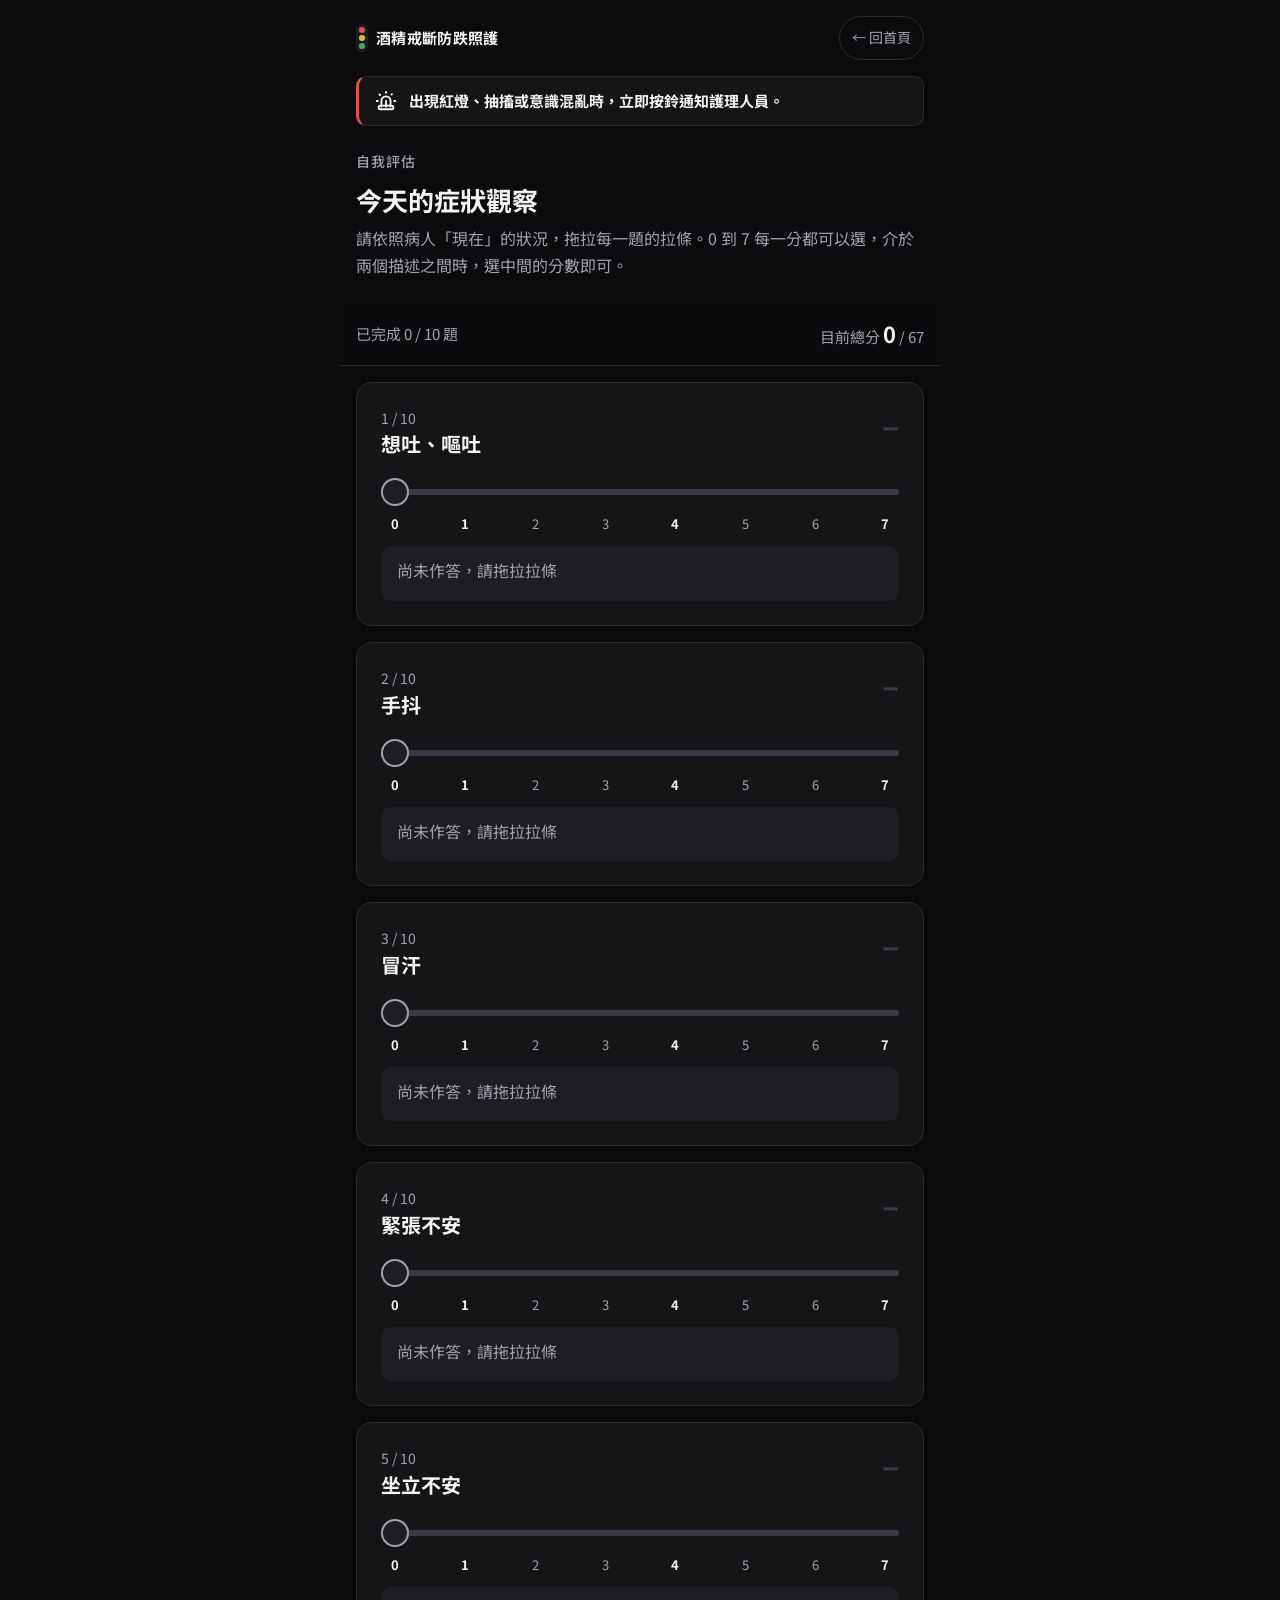
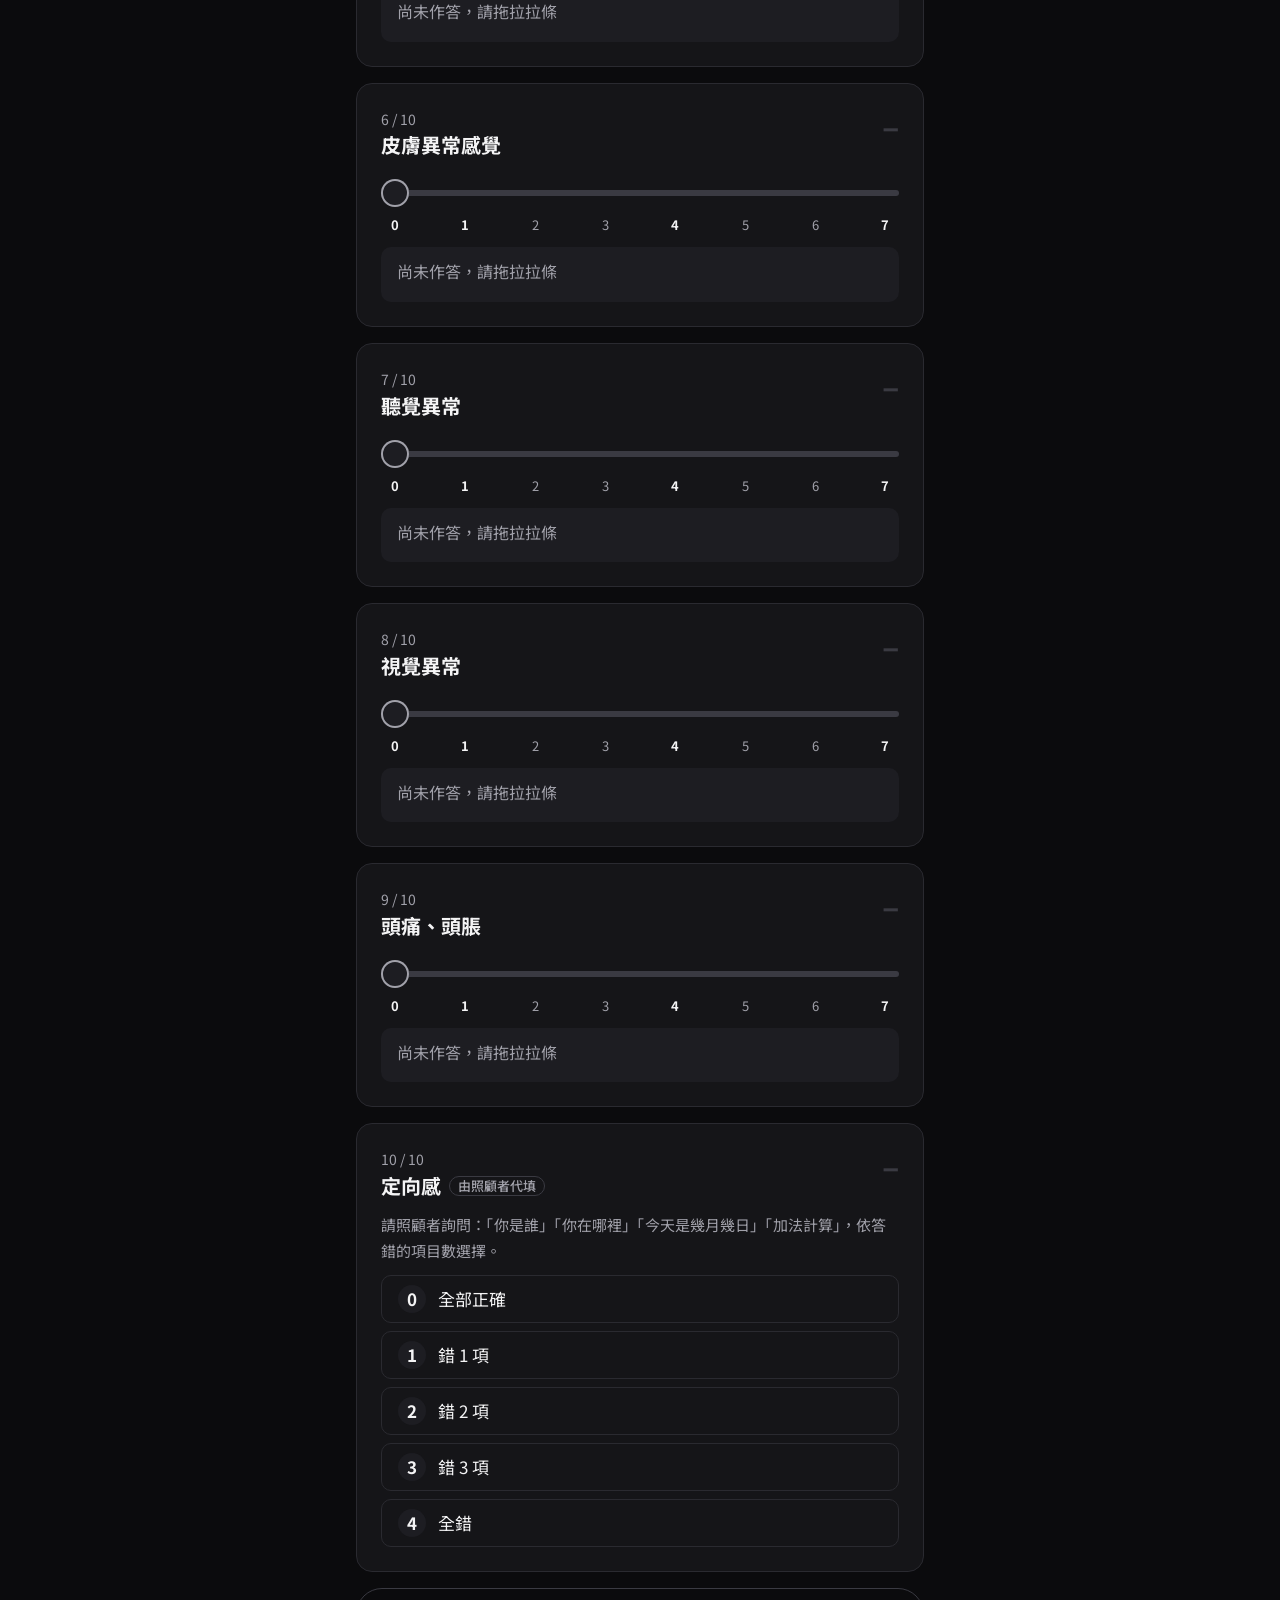
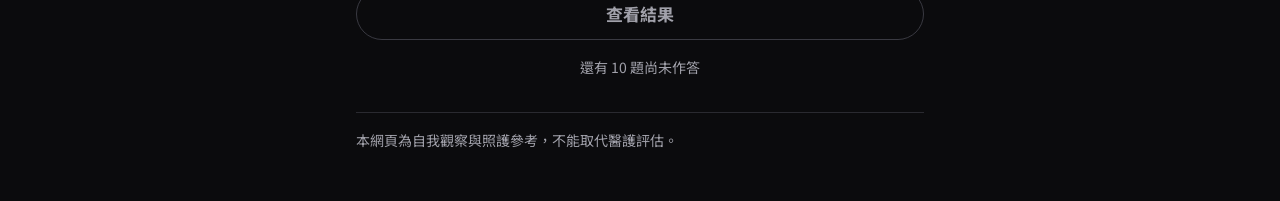
==== assessment.html @ e3b5a5f8 "first commit" ====
<!doctype html>
<html lang="zh-Hant-TW">
<head>
  <meta charset="utf-8">
  <meta name="viewport" content="width=device-width, initial-scale=1, viewport-fit=cover">
  <meta name="theme-color" content="#0b0b0d">
  <title>自我評估｜酒精戒斷防跌照護</title>
  <meta name="description" content="10 題戒斷症狀自我觀察，算出今天的安全燈號與照護重點。">
  <link rel="preconnect" href="https://fonts.googleapis.com">
  <link rel="preconnect" href="https://fonts.gstatic.com" crossorigin>
  <link rel="stylesheet" href="https://fonts.googleapis.com/css2?family=Noto+Sans+TC:wght@400;500;700&display=swap">
  <link rel="icon" href="assets/icons/favicon.svg" type="image/svg+xml">
  <link rel="stylesheet" href="css/style.css">
</head>
<body data-page="assessment">
  <div class="page">
    <header id="site-header"></header>
    <div id="site-notice"></div>
    <main id="main" class="fade-in">
      <div class="page-head">
        <p class="eyebrow">自我評估</p>
        <h1 class="page-title">今天的症狀觀察</h1>
        <p class="page-lead" id="intro"></p>
      </div>

      <div class="progress" aria-live="polite">
        <span class="progress__done" id="progress-done"></span>
        <span class="progress__score">目前總分 <strong id="progress-score">0</strong> / <span id="progress-max"></span></span>
        <span class="progress__bar" id="progress-bar"></span>
      </div>

      <div id="items" class="items"></div>

      <button type="button" class="btn" id="submit" disabled>查看結果</button>
      <p class="submit-hint" id="submit-hint"></p>

      <section class="result" id="result" hidden aria-live="polite"></section>
    </main>
    <footer id="site-footer"></footer>
  </div>
  <script src="js/content.js"></script>
  <script src="js/common.js"></script>
  <script src="js/assessment.js"></script>
</body>
</html>
---- css/style.css ----
:root {
  --bg: #0b0b0d;
  --surface: #151518;
  --surface-2: #1d1d22;
  --border: #2a2a30;
  --border-strong: #3a3a42;
  --text: #f4f4f5;
  --muted: #a1a1aa;

  --green: #3fae6a;
  --yellow: #e8b931;
  --red: #e05252;

  --radius: 16px;
  --radius-sm: 10px;
  --radius-pill: 999px;

  --s1: 4px;
  --s2: 8px;
  --s3: 12px;
  --s4: 16px;
  --s5: 24px;
  --s6: 32px;
  --s7: 48px;

  --fs-page: 26px;
  --fs-card: 20px;
  --fs-sub: 17px;
  --fs-body: 17px;
  --fs-small: 14px;
  --lh: 1.7;

  --font: "Noto Sans TC", "PingFang TC", "Microsoft JhengHei", sans-serif;
  --fade: 0.2s cubic-bezier(0.2, 0.7, 0.2, 1);
}

*,
*::before,
*::after {
  box-sizing: border-box;
}

html {
  -webkit-text-size-adjust: 100%;
  text-size-adjust: 100%;
}

body {
  margin: 0;
  background: var(--bg);
  color: var(--text);
  font-family: var(--font);
  font-size: var(--fs-body);
  line-height: var(--lh);
  -webkit-font-smoothing: antialiased;
}

h1,
h2,
h3,
p,
ul,
ol {
  margin: 0;
}

a {
  color: inherit;
}

button {
  font: inherit;
  color: inherit;
}

img {
  max-width: 100%;
  display: block;
}

:focus-visible {
  outline: 2px solid var(--text);
  outline-offset: 3px;
}

/* ---------- Layout ---------- */

.page {
  max-width: 600px;
  margin: 0 auto;
  padding: 0 var(--s4) var(--s7);
}

.site-header {
  display: flex;
  align-items: center;
  justify-content: space-between;
  gap: var(--s3);
  padding: var(--s4) 0;
}

.brand {
  display: flex;
  align-items: center;
  gap: var(--s2);
  text-decoration: none;
  font-weight: 700;
  font-size: 15px;
  letter-spacing: 0.02em;
}

.brand__dots {
  display: inline-flex;
  flex-direction: column;
  gap: 2px;
  padding: 3px;
  border-radius: 6px;
  background: var(--surface-2);
}

.brand__dots span {
  width: 6px;
  height: 6px;
  border-radius: 50%;
}

.brand__dots span:nth-child(1) { background: var(--red); }
.brand__dots span:nth-child(2) { background: var(--yellow); }
.brand__dots span:nth-child(3) { background: var(--green); }

.back-link {
  display: inline-flex;
  align-items: center;
  gap: var(--s1);
  min-height: 44px;
  padding: 0 var(--s3);
  border: 1px solid var(--border);
  border-radius: var(--radius-pill);
  color: var(--muted);
  font-size: var(--fs-small);
  text-decoration: none;
  transition: color var(--fade), border-color var(--fade);
}

.back-link:hover {
  color: var(--text);
  border-color: var(--border-strong);
}

main {
  display: flex;
  flex-direction: column;
  gap: var(--s4);
}

.page-head {
  display: flex;
  flex-direction: column;
  gap: var(--s2);
  padding: var(--s2) 0 var(--s2);
}

.page-title {
  font-size: var(--fs-page);
  font-weight: 700;
  line-height: 1.35;
}

.page-lead {
  color: var(--muted);
  font-size: 16px;
}

.eyebrow {
  color: var(--muted);
  font-size: var(--fs-small);
  font-weight: 500;
  letter-spacing: 0.08em;
}

/* ---------- Notice ---------- */

.notice {
  display: flex;
  gap: var(--s3);
  align-items: flex-start;
  padding: var(--s3) var(--s4);
  margin-bottom: var(--s4);
  border: 1px solid var(--border);
  border-left: 3px solid var(--red);
  border-radius: var(--radius-sm);
  background: var(--surface);
  font-size: 15px;
  line-height: 1.6;
}

.notice__icon {
  flex: none;
  width: 22px;
  height: 22px;
  margin-top: 1px;
}

.notice strong {
  font-weight: 700;
}

.site-footer {
  margin-top: var(--s6);
  padding-top: var(--s4);
  border-top: 1px solid var(--border);
  color: var(--muted);
  font-size: var(--fs-small);
}

/* ---------- Cards ---------- */

.card {
  padding: var(--s5);
  border: 1px solid var(--border);
  border-radius: var(--radius);
  background: var(--surface);
}

.card__title {
  font-size: var(--fs-card);
  font-weight: 700;
  line-height: 1.4;
}

.card__subtitle {
  color: var(--muted);
  font-size: 15px;
}

.section-label {
  margin-top: var(--s4);
  margin-bottom: var(--s2);
  font-size: var(--fs-sub);
  font-weight: 700;
}

.bullets {
  display: flex;
  flex-direction: column;
  gap: var(--s2);
  padding-left: 1.3em;
}

.bullets li::marker {
  color: var(--muted);
}

/* ---------- Home entries ---------- */

.hero {
  display: flex;
  flex-direction: column;
  gap: var(--s3);
  padding: var(--s5) 0 var(--s3);
}

.hero__title {
  font-size: 30px;
  font-weight: 700;
  line-height: 1.3;
}

.hero__lights {
  display: flex;
  gap: var(--s2);
}

.hero__lights span {
  width: 14px;
  height: 14px;
  border-radius: 50%;
}

.hero__lights span:nth-child(1) { background: var(--green); }
.hero__lights span:nth-child(2) { background: var(--yellow); }
.hero__lights span:nth-child(3) { background: var(--red); }

.entries {
  display: flex;
  flex-direction: column;
  gap: var(--s3);
  padding: 0;
  list-style: none;
}

.entry {
  display: flex;
  align-items: center;
  gap: var(--s4);
  padding: var(--s4) var(--s5);
  border: 1px solid var(--border);
  border-radius: var(--radius);
  background: var(--surface);
  text-decoration: none;
  transition: border-color var(--fade), background var(--fade);
}

.entry:hover {
  border-color: var(--border-strong);
  background: var(--surface-2);
}

.entry__no {
  flex: none;
  display: grid;
  place-items: center;
  width: 40px;
  height: 40px;
  border-radius: 50%;
  background: var(--surface-2);
  border: 1px solid var(--border);
  color: var(--muted);
  font-size: 15px;
  font-weight: 700;
}

.entry__body {
  flex: 1;
  min-width: 0;
}

.entry__title {
  display: block;
  font-size: 18px;
  font-weight: 700;
}

.entry__desc {
  display: block;
  color: var(--muted);
  font-size: 15px;
  line-height: 1.5;
}

.entry__arrow {
  flex: none;
  width: 20px;
  height: 20px;
  color: var(--muted);
}

/* ---------- Light card ---------- */

.light--green { --light: var(--green); }
.light--yellow { --light: var(--yellow); }
.light--red { --light: var(--red); }

.light-card {
  border-color: var(--light);
}

.light-card__head {
  display: flex;
  align-items: center;
  gap: var(--s4);
}

.light-card__icon {
  flex: none;
  display: grid;
  place-items: center;
  width: 56px;
  height: 56px;
  border-radius: 50%;
  background: var(--light);
}

.light-card__icon img {
  width: 26px;
  height: 26px;
}

/* ---------- Assessment ---------- */

.progress {
  position: sticky;
  top: 0;
  z-index: 5;
  display: flex;
  align-items: center;
  justify-content: space-between;
  gap: var(--s3);
  margin: 0 calc(var(--s4) * -1);
  padding: var(--s3) var(--s4);
  background: rgba(11, 11, 13, 0.92);
  border-bottom: 1px solid var(--border);
  -webkit-backdrop-filter: blur(8px);
  backdrop-filter: blur(8px);
}

.progress__done {
  color: var(--muted);
  font-size: 15px;
}

.progress__score {
  font-size: 15px;
  color: var(--muted);
}

.progress__score strong {
  color: var(--text);
  font-size: 22px;
  font-weight: 700;
  font-variant-numeric: tabular-nums;
}

.progress__bar {
  position: absolute;
  left: 0;
  bottom: -1px;
  height: 2px;
  width: var(--done, 0%);
  background: var(--text);
  transition: width var(--fade);
}

.items {
  display: flex;
  flex-direction: column;
  gap: var(--s4);
}

.item {
  display: flex;
  flex-direction: column;
  gap: var(--s3);
  transition: border-color var(--fade);
}

.item.is-answered {
  border-color: var(--border-strong);
}

.item__head {
  display: flex;
  align-items: flex-start;
  justify-content: space-between;
  gap: var(--s3);
}

.item__no {
  color: var(--muted);
  font-size: var(--fs-small);
  font-variant-numeric: tabular-nums;
}

.item__score {
  flex: none;
  min-width: 2ch;
  font-size: 32px;
  font-weight: 700;
  line-height: 1.1;
  text-align: right;
  font-variant-numeric: tabular-nums;
}

.item.is-unanswered .item__score {
  color: var(--border-strong);
}

.item__desc {
  min-height: 3.4em;
  padding: var(--s3) var(--s4);
  border-radius: var(--radius-sm);
  background: var(--surface-2);
  font-size: 16px;
  line-height: 1.6;
}

.item.is-unanswered .item__desc {
  color: var(--muted);
}

.item__hint {
  color: var(--muted);
  font-size: 15px;
}

.tag {
  display: inline-block;
  padding: 0 var(--s2);
  margin-left: var(--s2);
  border: 1px solid var(--border-strong);
  border-radius: var(--radius-pill);
  color: var(--muted);
  font-size: 13px;
  font-weight: 500;
  vertical-align: 3px;
}

/* Range slider */

.slider {
  --thumb: 28px;
  position: relative;
}

.range {
  --pct: 0%;
  -webkit-appearance: none;
  appearance: none;
  display: block;
  width: 100%;
  height: 44px;
  margin: 0;
  background: transparent;
  cursor: pointer;
  touch-action: pan-y;
}

.range::-webkit-slider-runnable-track {
  height: 6px;
  border-radius: var(--radius-pill);
  background: linear-gradient(to right, var(--text) var(--pct), var(--border-strong) var(--pct));
}

.range::-webkit-slider-thumb {
  -webkit-appearance: none;
  appearance: none;
  width: var(--thumb);
  height: var(--thumb);
  margin-top: calc((6px - var(--thumb)) / 2);
  border: 0;
  border-radius: 50%;
  background: #fff;
  box-shadow: 0 0 0 6px rgba(255, 255, 255, 0.08), 0 2px 6px rgba(0, 0, 0, 0.5);
}

.range::-moz-range-track {
  height: 6px;
  border-radius: var(--radius-pill);
  background: var(--border-strong);
}

.range::-moz-range-progress {
  height: 6px;
  border-radius: var(--radius-pill);
  background: var(--text);
}

.range::-moz-range-thumb {
  width: var(--thumb);
  height: var(--thumb);
  border: 0;
  border-radius: 50%;
  background: #fff;
  box-shadow: 0 0 0 6px rgba(255, 255, 255, 0.08), 0 2px 6px rgba(0, 0, 0, 0.5);
}

.item.is-unanswered .range::-webkit-slider-thumb {
  background: var(--surface-2);
  box-shadow: inset 0 0 0 2px var(--muted);
}

.item.is-unanswered .range::-moz-range-thumb {
  background: var(--surface-2);
  box-shadow: inset 0 0 0 2px var(--muted);
}

.range:focus-visible {
  outline: none;
}

.range:focus-visible::-webkit-slider-thumb {
  outline: 2px solid var(--text);
  outline-offset: 4px;
}

.ticks {
  position: relative;
  height: 20px;
  margin: 0 calc(var(--thumb) / 2);
  color: var(--muted);
  font-size: 13px;
  font-variant-numeric: tabular-nums;
}

.ticks span {
  position: absolute;
  top: 0;
  transform: translateX(-50%);
  line-height: 20px;
}

.ticks span.is-anchor {
  color: var(--text);
  font-weight: 700;
}

/* Segmented choice */

.segments {
  display: flex;
  flex-direction: column;
  gap: var(--s2);
}

.segment {
  display: flex;
  align-items: center;
  gap: var(--s3);
  min-height: 48px;
  padding: var(--s2) var(--s4);
  border: 1px solid var(--border);
  border-radius: var(--radius-sm);
  background: transparent;
  text-align: left;
  cursor: pointer;
  transition: border-color var(--fade), background var(--fade);
}

.segment b {
  display: grid;
  place-items: center;
  width: 28px;
  height: 28px;
  border-radius: 50%;
  background: var(--surface-2);
  font-variant-numeric: tabular-nums;
}

.segment:hover {
  border-color: var(--border-strong);
}

.segment[aria-pressed="true"] {
  border-color: var(--text);
  background: var(--surface-2);
}

.segment[aria-pressed="true"] b {
  background: var(--text);
  color: var(--bg);
}

/* Buttons */

.btn {
  display: inline-flex;
  align-items: center;
  justify-content: center;
  gap: var(--s2);
  width: 100%;
  min-height: 52px;
  padding: 0 var(--s5);
  border: 1px solid var(--text);
  border-radius: var(--radius-pill);
  background: var(--text);
  color: var(--bg);
  font-size: 17px;
  font-weight: 700;
  text-decoration: none;
  cursor: pointer;
  transition: opacity var(--fade), background var(--fade), color var(--fade);
}

.btn:disabled {
  border-color: var(--border-strong);
  background: transparent;
  color: var(--muted);
  cursor: not-allowed;
}

.btn--ghost {
  background: transparent;
  color: var(--text);
  border-color: var(--border-strong);
}

.submit-hint {
  color: var(--muted);
  font-size: var(--fs-small);
  text-align: center;
}

/* Result */

.result {
  display: flex;
  flex-direction: column;
  gap: var(--s4);
  scroll-margin-top: 72px;
}

.result[hidden] {
  display: none;
}

.result__actions {
  display: flex;
  gap: var(--s3);
}

.result__actions .btn {
  flex: 1;
}

.result__summary {
  display: flex;
  flex-direction: column;
  align-items: center;
  gap: var(--s1);
  padding: var(--s5);
  border: 1px solid var(--border);
  border-radius: var(--radius);
  background: var(--surface);
  text-align: center;
}

.result__score {
  font-size: 56px;
  font-weight: 700;
  line-height: 1.1;
  color: var(--light);
  font-variant-numeric: tabular-nums;
}

.result__score small {
  color: var(--muted);
  font-size: 20px;
  font-weight: 500;
}

.result__light {
  color: var(--light);
  font-size: 20px;
  font-weight: 700;
}

.result__range {
  color: var(--muted);
  font-size: var(--fs-small);
}

/* ---------- Timeline ---------- */

.timeline {
  position: relative;
  display: flex;
  flex-direction: column;
  gap: var(--s4);
  padding: 0 0 0 var(--s6);
  list-style: none;
}

.timeline::before {
  content: "";
  position: absolute;
  left: 11px;
  top: 12px;
  bottom: 12px;
  width: 2px;
  background: var(--border-strong);
}

.timeline__item {
  position: relative;
}

.timeline__item::before {
  content: "";
  position: absolute;
  left: calc(var(--s6) * -1 + 5px);
  top: 26px;
  width: 14px;
  height: 14px;
  border-radius: 50%;
  background: var(--bg);
  border: 2px solid var(--muted);
}

.timeline__item.is-alert::before {
  border-color: var(--red);
  background: var(--red);
}

.timeline__range {
  font-size: 22px;
  font-weight: 700;
  font-variant-numeric: tabular-nums;
}

.timeline__title {
  font-size: var(--fs-sub);
  font-weight: 700;
}

.timeline__body {
  margin-top: var(--s2);
  color: var(--muted);
}

.alert-tag {
  display: inline-block;
  margin-left: var(--s2);
  padding: 0 var(--s2);
  border: 1px solid var(--red);
  border-radius: var(--radius-pill);
  color: var(--red);
  font-size: 13px;
  font-weight: 700;
  vertical-align: 3px;
}

/* ---------- Fall care & scenarios ---------- */

.empty {
  display: flex;
  flex-direction: column;
  align-items: center;
  gap: var(--s2);
  padding: var(--s7) var(--s5);
  border: 1px dashed var(--border-strong);
  border-radius: var(--radius);
  color: var(--muted);
  text-align: center;
}

.empty__title {
  color: var(--text);
  font-size: 18px;
  font-weight: 700;
}

.severity {
  display: inline-block;
  margin-bottom: var(--s2);
  padding: 0 var(--s3);
  border: 1px solid var(--border-strong);
  border-radius: var(--radius-pill);
  color: var(--muted);
  font-size: 14px;
  font-weight: 500;
}

.media {
  margin-top: var(--s4);
  overflow: hidden;
  border-radius: var(--radius-sm);
  background: var(--surface-2);
}

.media figcaption {
  padding: var(--s2) var(--s3);
  color: var(--muted);
  font-size: var(--fs-small);
}

.video {
  position: relative;
  aspect-ratio: 16 / 9;
}

.video iframe {
  position: absolute;
  inset: 0;
  width: 100%;
  height: 100%;
  border: 0;
}

.video-link {
  display: block;
  padding: var(--s3) var(--s4);
  text-decoration: underline;
}

.options {
  display: flex;
  flex-direction: column;
  gap: var(--s2);
  margin-top: var(--s4);
}

.option {
  min-height: 48px;
  padding: var(--s3) var(--s4);
  border: 1px solid var(--border);
  border-radius: var(--radius-sm);
  background: transparent;
  text-align: left;
  line-height: 1.5;
  cursor: pointer;
  transition: border-color var(--fade), background var(--fade);
}

.option:hover:enabled {
  border-color: var(--border-strong);
}

.option:disabled {
  cursor: default;
}

.option.is-chosen {
  border-color: var(--text);
  background: var(--surface-2);
}

.option.is-best::after {
  content: "較合適";
  margin-left: var(--s2);
  padding: 0 var(--s2);
  border-radius: var(--radius-pill);
  background: var(--text);
  color: var(--bg);
  font-size: 12px;
  font-weight: 700;
  vertical-align: 2px;
}

.explain {
  margin-top: var(--s4);
  padding: var(--s4);
  border-radius: var(--radius-sm);
  background: var(--surface-2);
}

.explain[hidden] {
  display: none;
}

.explain p + .section-label {
  margin-top: var(--s3);
}

.explain .section-label:first-child {
  margin-top: 0;
}

/* ---------- Motion ---------- */

.fade-in {
  animation: fade-in var(--fade) both;
}

@keyframes fade-in {
  from {
    opacity: 0;
    transform: translateY(4px);
  }
  to {
    opacity: 1;
    transform: none;
  }
}

@media (prefers-reduced-motion: reduce) {
  *,
  *::before,
  *::after {
    animation: none !important;
    transition: none !important;
  }

  html {
    scroll-behavior: auto !important;
  }
}

@media (max-width: 380px) {
  .result__actions {
    flex-direction: column;
  }

  .card {
    padding: var(--s4);
  }
}
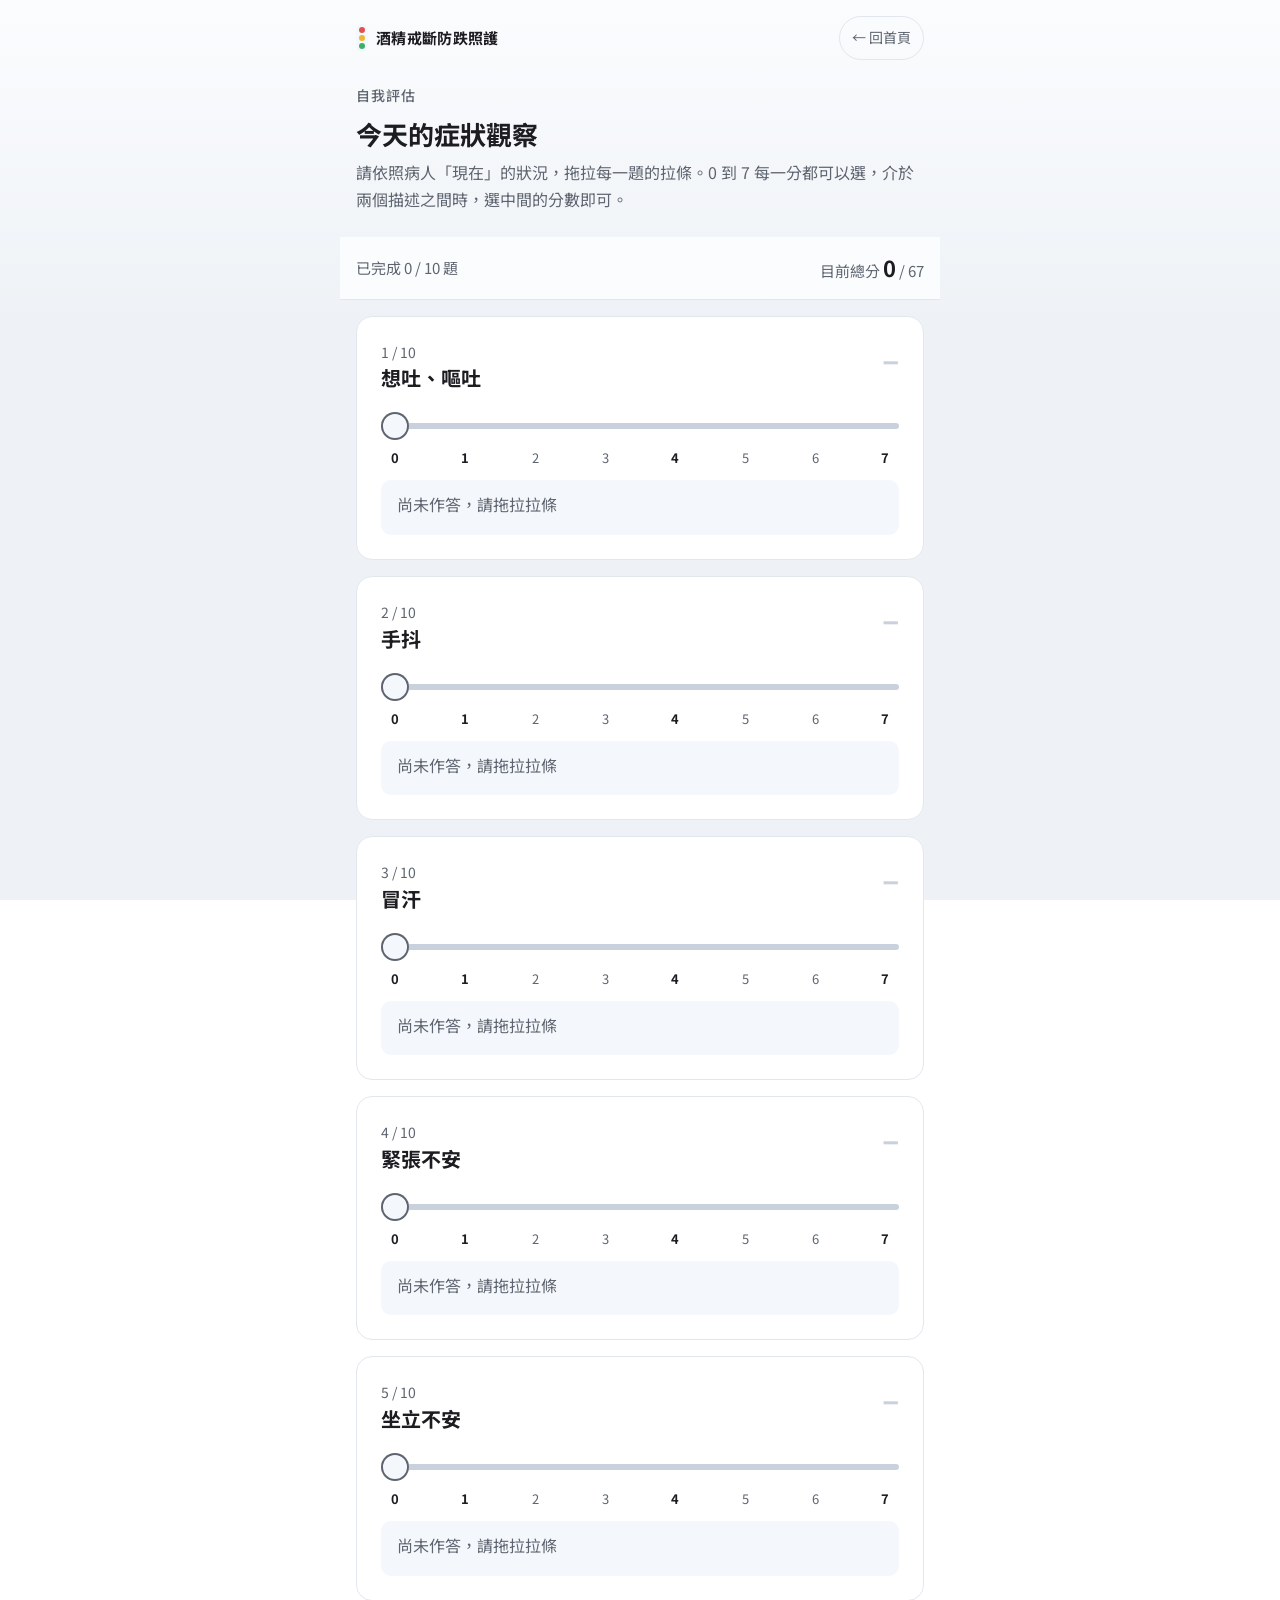
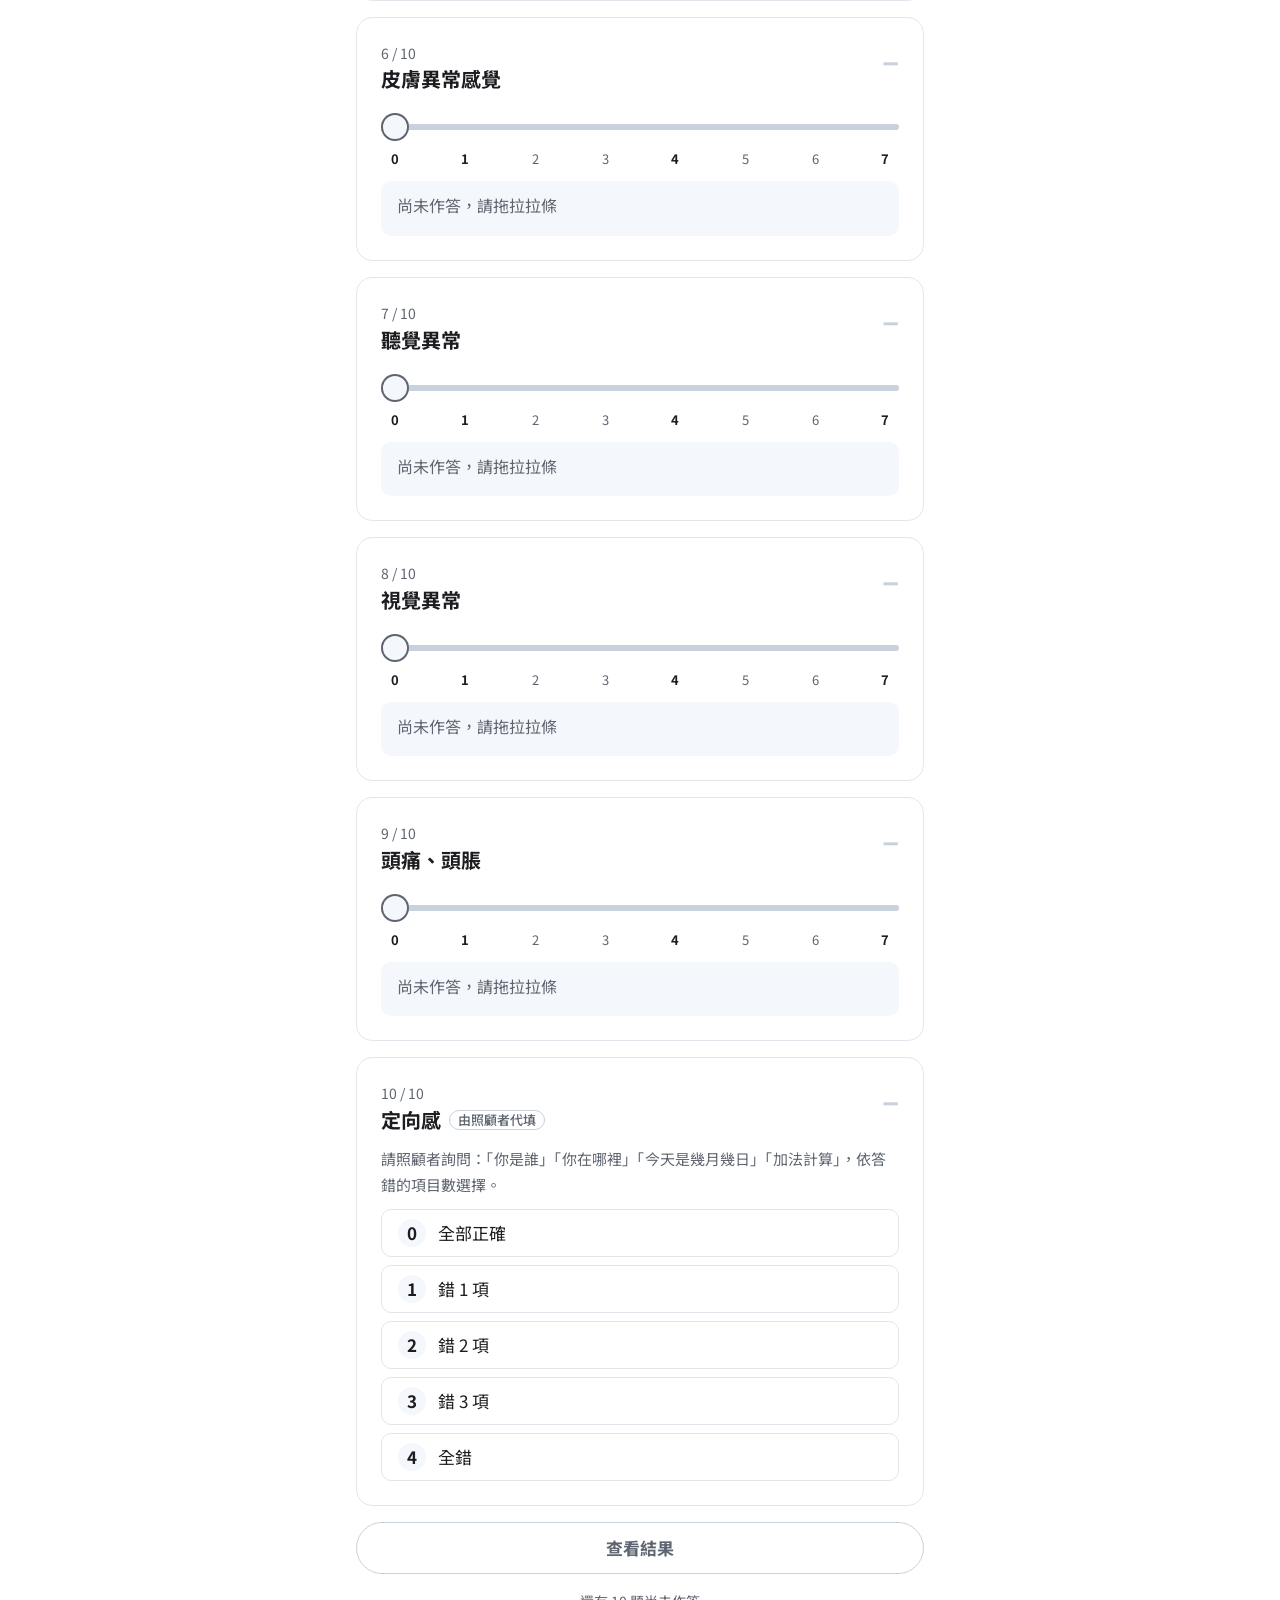
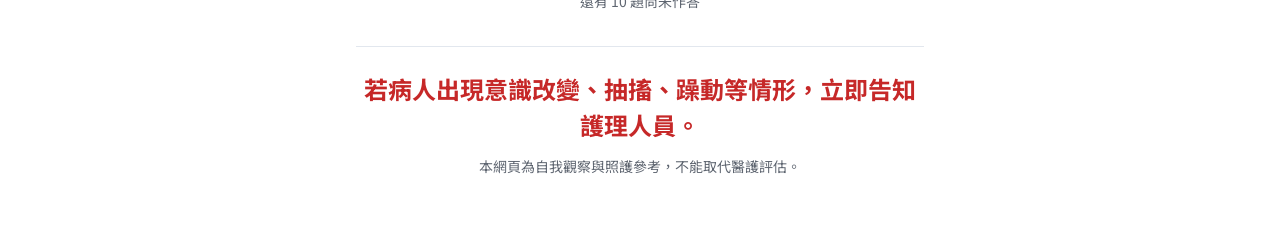
==== commit b859f0dd: "feat: 更新防跌衛教內容與淺色版面 - 警示改為頁尾紅字：若病人出現意識改變、抽搐、躁動等情形，立即告知護理人員 - 全站改為淺色背景與白色卡片，燈號色維持只用於燈號 - 結果頁加入綠、黃、紅 Q" ====
--- a/assessment.html
+++ b/assessment.html
@@ -3,7 +3,7 @@
 <head>
   <meta charset="utf-8">
   <meta name="viewport" content="width=device-width, initial-scale=1, viewport-fit=cover">
-  <meta name="theme-color" content="#0b0b0d">
+  <meta name="theme-color" content="#eef2f6">
   <title>自我評估｜酒精戒斷防跌照護</title>
   <meta name="description" content="10 題戒斷症狀自我觀察，算出今天的安全燈號與照護重點。">
   <link rel="preconnect" href="https://fonts.googleapis.com">
--- a/css/style.css
+++ b/css/style.css
@@ -1,15 +1,18 @@
 :root {
-  --bg: #0b0b0d;
-  --surface: #151518;
-  --surface-2: #1d1d22;
-  --border: #2a2a30;
-  --border-strong: #3a3a42;
-  --text: #f4f4f5;
-  --muted: #a1a1aa;
-
-  --green: #3fae6a;
-  --yellow: #e8b931;
-  --red: #e05252;
+  --bg: #eef2f6;
+  --surface: #ffffff;
+  --surface-2: #f4f7fb;
+  --border: #e2e7ee;
+  --border-strong: #c9d1dc;
+  --text: #1c1c21;
+  --muted: #5e6570;
+
+  --green: #1b7a43;
+  --green-fill: #3fae6a;
+  --yellow: #8d6200;
+  --yellow-fill: #e8b931;
+  --red: #c62828;
+  --red-fill: #e05252;
 
   --radius: 16px;
   --radius-sm: 10px;
@@ -47,7 +50,8 @@
 
 body {
   margin: 0;
-  background: var(--bg);
+  background: linear-gradient(180deg, #fbfcfe 0%, var(--bg) 320px);
+  background-attachment: fixed;
   color: var(--text);
   font-family: var(--font);
   font-size: var(--fs-body);
@@ -124,9 +128,9 @@
   border-radius: 50%;
 }
 
-.brand__dots span:nth-child(1) { background: var(--red); }
-.brand__dots span:nth-child(2) { background: var(--yellow); }
-.brand__dots span:nth-child(3) { background: var(--green); }
+.brand__dots span:nth-child(1) { background: var(--red-fill); }
+.brand__dots span:nth-child(2) { background: var(--yellow-fill); }
+.brand__dots span:nth-child(3) { background: var(--green-fill); }
 
 .back-link {
   display: inline-flex;
@@ -207,8 +211,20 @@
 
 .site-footer {
   margin-top: var(--s6);
-  padding-top: var(--s4);
+  padding-top: var(--s5);
   border-top: 1px solid var(--border);
+  text-align: center;
+}
+
+.site-footer__alert {
+  color: var(--red);
+  font-size: 24px;
+  font-weight: 700;
+  line-height: 1.5;
+}
+
+.site-footer__note {
+  margin-top: var(--s3);
   color: var(--muted);
   font-size: var(--fs-small);
 }
@@ -277,9 +293,9 @@
   border-radius: 50%;
 }
 
-.hero__lights span:nth-child(1) { background: var(--green); }
-.hero__lights span:nth-child(2) { background: var(--yellow); }
-.hero__lights span:nth-child(3) { background: var(--red); }
+.hero__lights span:nth-child(1) { background: var(--green-fill); }
+.hero__lights span:nth-child(2) { background: var(--yellow-fill); }
+.hero__lights span:nth-child(3) { background: var(--red-fill); }
 
 .entries {
   display: flex;
@@ -347,12 +363,12 @@
 
 /* ---------- Light card ---------- */
 
-.light--green { --light: var(--green); }
-.light--yellow { --light: var(--yellow); }
-.light--red { --light: var(--red); }
+.light--green { --light: var(--green); --light-fill: var(--green-fill); }
+.light--yellow { --light: var(--yellow); --light-fill: var(--yellow-fill); }
+.light--red { --light: var(--red); --light-fill: var(--red-fill); }
 
 .light-card {
-  border-color: var(--light);
+  border-color: var(--light-fill);
 }
 
 .light-card__head {
@@ -368,7 +384,7 @@
   width: 56px;
   height: 56px;
   border-radius: 50%;
-  background: var(--light);
+  background: var(--light-fill);
 }
 
 .light-card__icon img {
@@ -388,7 +404,7 @@
   gap: var(--s3);
   margin: 0 calc(var(--s4) * -1);
   padding: var(--s3) var(--s4);
-  background: rgba(11, 11, 13, 0.92);
+  background: rgba(251, 252, 254, 0.94);
   border-bottom: 1px solid var(--border);
   -webkit-backdrop-filter: blur(8px);
   backdrop-filter: blur(8px);
@@ -530,7 +546,7 @@
   border: 0;
   border-radius: 50%;
   background: #fff;
-  box-shadow: 0 0 0 6px rgba(255, 255, 255, 0.08), 0 2px 6px rgba(0, 0, 0, 0.5);
+  box-shadow: 0 0 0 2px var(--text), 0 2px 6px rgba(28, 28, 33, 0.16);
 }
 
 .range::-moz-range-track {
@@ -551,7 +567,7 @@
   border: 0;
   border-radius: 50%;
   background: #fff;
-  box-shadow: 0 0 0 6px rgba(255, 255, 255, 0.08), 0 2px 6px rgba(0, 0, 0, 0.5);
+  box-shadow: 0 0 0 2px var(--text), 0 2px 6px rgba(28, 28, 33, 0.16);
 }
 
 .item.is-unanswered .range::-webkit-slider-thumb {
@@ -722,6 +738,12 @@
   font-variant-numeric: tabular-nums;
 }
 
+.result__mascot {
+  width: 148px;
+  height: auto;
+  margin: var(--s2) auto var(--s1);
+}
+
 .result__score small {
   color: var(--muted);
   font-size: 20px;
@@ -847,6 +869,45 @@
   background: var(--surface-2);
 }
 
+.prose {
+  margin-top: var(--s3);
+}
+
+.injury-list {
+  display: flex;
+  flex-direction: column;
+  gap: var(--s4);
+  margin-top: var(--s4);
+}
+
+.injury {
+  display: flex;
+  gap: var(--s3);
+  align-items: flex-start;
+}
+
+.injury__icon {
+  flex: none;
+  width: 72px;
+  height: 72px;
+  border-radius: 18px;
+}
+
+.injury__title {
+  font-size: var(--fs-sub);
+  font-weight: 700;
+  line-height: 1.4;
+}
+
+.poster {
+  margin-top: var(--s4);
+}
+
+.poster img {
+  width: 100%;
+  border-radius: var(--radius-sm);
+}
+
 .media figcaption {
   padding: var(--s2) var(--s3);
   color: var(--muted);
@@ -905,14 +966,17 @@
 }
 
 .option.is-best::after {
-  content: "較合適";
+  content: "正確";
+  display: inline-block;
   margin-left: var(--s2);
   padding: 0 var(--s2);
   border-radius: var(--radius-pill);
   background: var(--text);
-  color: var(--bg);
+  color: #fff;
   font-size: 12px;
   font-weight: 700;
+  line-height: 1.6;
+  white-space: nowrap;
   vertical-align: 2px;
 }
 
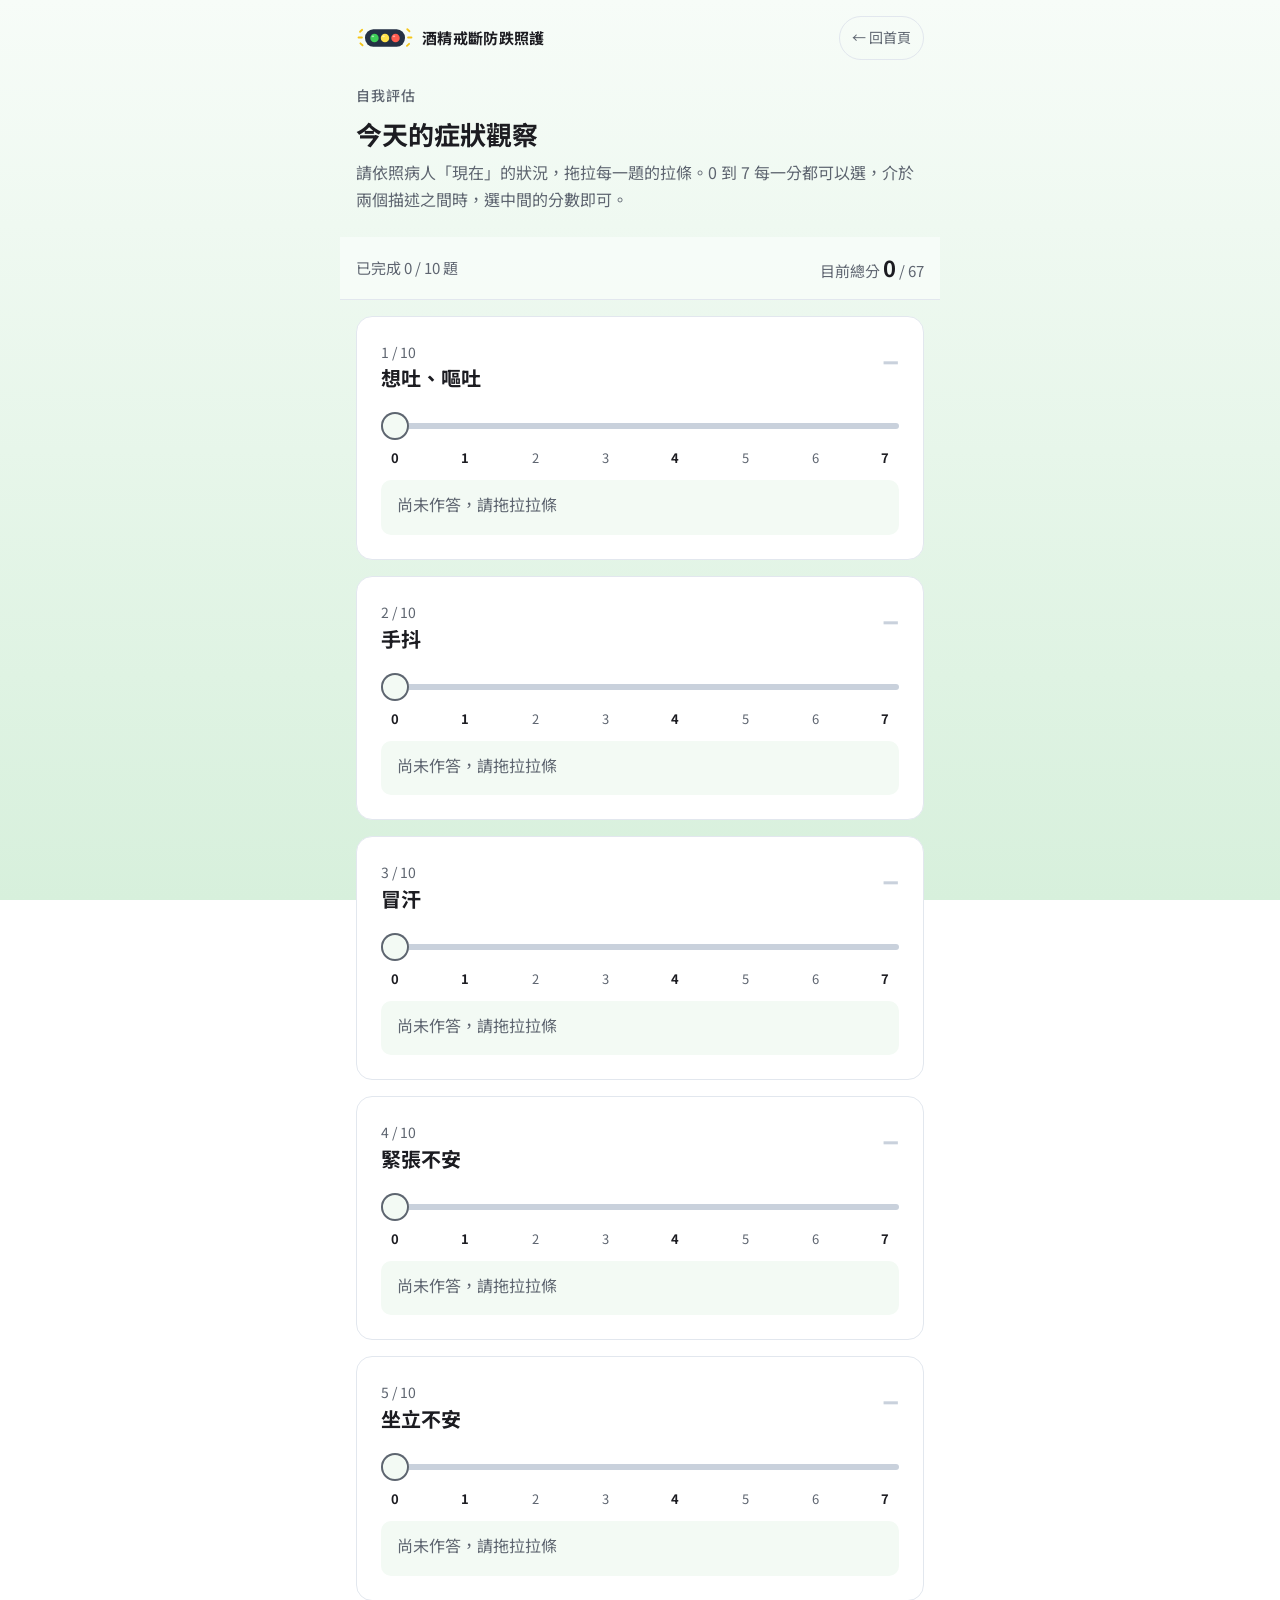
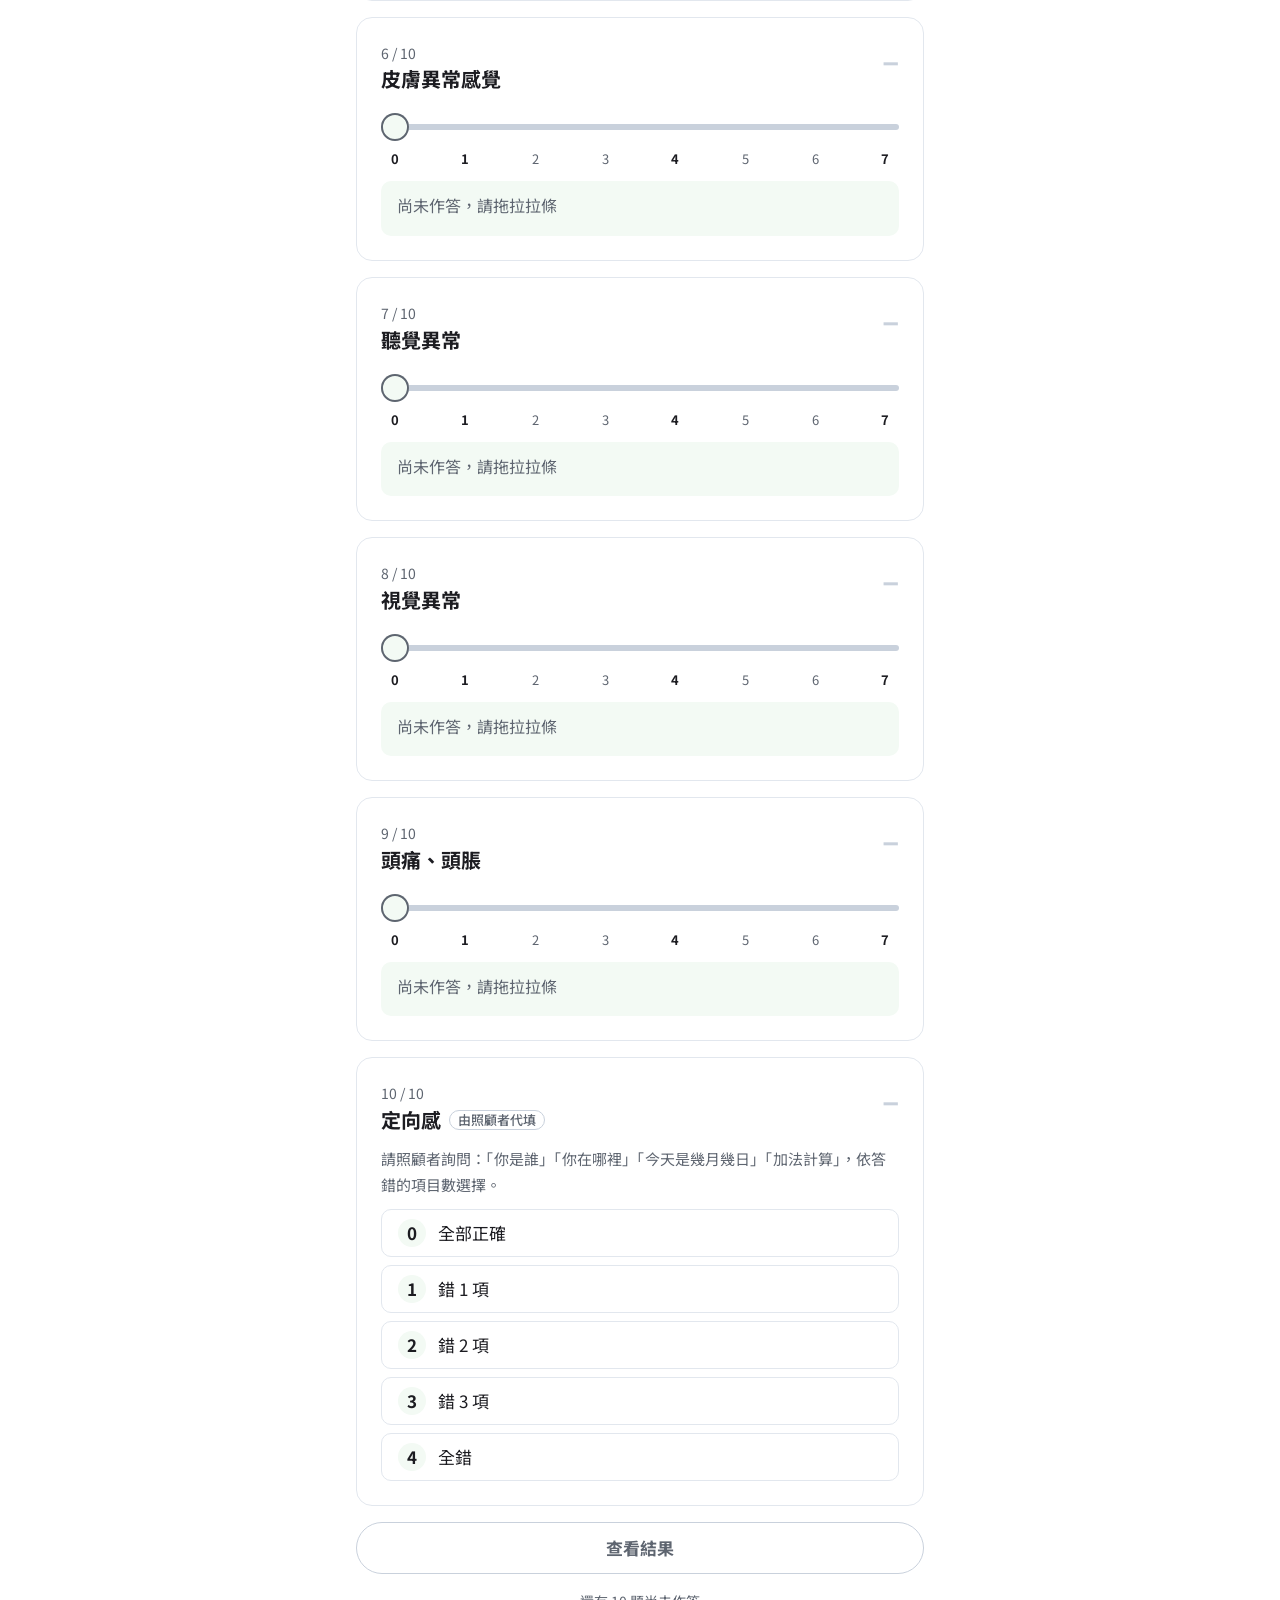
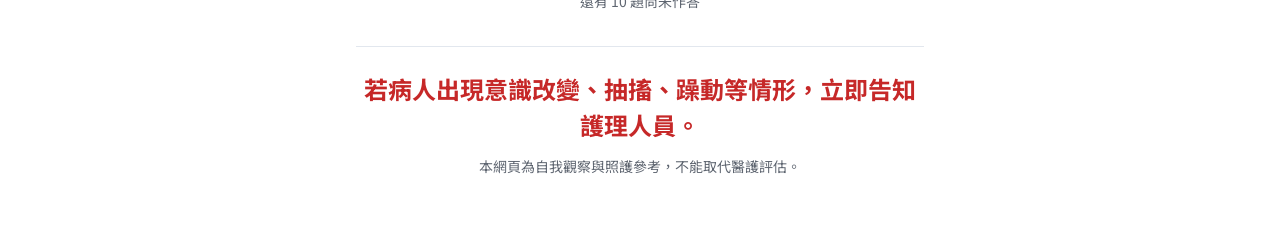
==== commit 3f1a2b2b: "feat: 第二次回饋修改與色覺友善答題 - 首頁標題改為紅綠燈標誌，入口卡改為圖示，背景改淺綠色 - 跌倒傷害改用圖文版面，預防海報去除黑邊並放大 - 安全紅綠燈三張卡改為圖文併用，黃燈加入視情況約" ====
--- a/assessment.html
+++ b/assessment.html
@@ -3,7 +3,7 @@
 <head>
   <meta charset="utf-8">
   <meta name="viewport" content="width=device-width, initial-scale=1, viewport-fit=cover">
-  <meta name="theme-color" content="#eef2f6">
+  <meta name="theme-color" content="#e3f4e6">
   <title>自我評估｜酒精戒斷防跌照護</title>
   <meta name="description" content="10 題戒斷症狀自我觀察，算出今天的安全燈號與照護重點。">
   <link rel="preconnect" href="https://fonts.googleapis.com">
--- a/css/style.css
+++ b/css/style.css
@@ -1,7 +1,7 @@
 :root {
-  --bg: #eef2f6;
+  --bg: #e3f4e6;
   --surface: #ffffff;
-  --surface-2: #f4f7fb;
+  --surface-2: #f3faf4;
   --border: #e2e7ee;
   --border-strong: #c9d1dc;
   --text: #1c1c21;
@@ -50,7 +50,7 @@
 
 body {
   margin: 0;
-  background: linear-gradient(180deg, #fbfcfe 0%, var(--bg) 320px);
+  background: linear-gradient(180deg, #f7fcf8 0%, #d7f0dc 100%);
   background-attachment: fixed;
   color: var(--text);
   font-family: var(--font);
@@ -113,24 +113,11 @@
   letter-spacing: 0.02em;
 }
 
-.brand__dots {
-  display: inline-flex;
-  flex-direction: column;
-  gap: 2px;
-  padding: 3px;
-  border-radius: 6px;
-  background: var(--surface-2);
-}
-
-.brand__dots span {
-  width: 6px;
-  height: 6px;
-  border-radius: 50%;
-}
-
-.brand__dots span:nth-child(1) { background: var(--red-fill); }
-.brand__dots span:nth-child(2) { background: var(--yellow-fill); }
-.brand__dots span:nth-child(3) { background: var(--green-fill); }
+.brand__signal {
+  width: 58px;
+  height: auto;
+  flex: none;
+}
 
 .back-link {
   display: inline-flex;
@@ -276,26 +263,31 @@
   padding: var(--s5) 0 var(--s3);
 }
 
+.hero__lockup {
+  display: flex;
+  align-items: center;
+  gap: var(--s3);
+}
+
+.hero__signal {
+  width: 112px;
+  height: auto;
+  flex: none;
+}
+
+.hero__rule {
+  width: 2px;
+  align-self: stretch;
+  margin: 6px 0;
+  background: #c5ced8;
+  flex: none;
+}
+
 .hero__title {
-  font-size: 30px;
-  font-weight: 700;
-  line-height: 1.3;
-}
-
-.hero__lights {
-  display: flex;
-  gap: var(--s2);
-}
-
-.hero__lights span {
-  width: 14px;
-  height: 14px;
-  border-radius: 50%;
-}
-
-.hero__lights span:nth-child(1) { background: var(--green-fill); }
-.hero__lights span:nth-child(2) { background: var(--yellow-fill); }
-.hero__lights span:nth-child(3) { background: var(--red-fill); }
+  font-size: 26px;
+  font-weight: 700;
+  line-height: 1.25;
+}
 
 .entries {
   display: flex;
@@ -322,18 +314,10 @@
   background: var(--surface-2);
 }
 
-.entry__no {
+.entry__icon {
   flex: none;
-  display: grid;
-  place-items: center;
-  width: 40px;
-  height: 40px;
-  border-radius: 50%;
-  background: var(--surface-2);
-  border: 1px solid var(--border);
-  color: var(--muted);
-  font-size: 15px;
-  font-weight: 700;
+  width: 56px;
+  height: 56px;
 }
 
 .entry__body {
@@ -369,6 +353,17 @@
 
 .light-card {
   border-color: var(--light-fill);
+}
+
+.light-figure {
+  margin: 0;
+}
+
+.light-figure img,
+.figure-card img {
+  width: 100%;
+  height: auto;
+  border-radius: var(--radius);
 }
 
 .light-card__head {
@@ -404,7 +399,7 @@
   gap: var(--s3);
   margin: 0 calc(var(--s4) * -1);
   padding: var(--s3) var(--s4);
-  background: rgba(251, 252, 254, 0.94);
+  background: rgba(247, 252, 248, 0.94);
   border-bottom: 1px solid var(--border);
   -webkit-backdrop-filter: blur(8px);
   backdrop-filter: blur(8px);
@@ -899,13 +894,21 @@
   line-height: 1.4;
 }
 
+.figure-card {
+  margin: 0;
+}
+
+.poster-card {
+  padding: var(--s4) var(--s2) var(--s2);
+}
+
 .poster {
-  margin-top: var(--s4);
+  margin-top: var(--s3);
 }
 
 .poster img {
   width: 100%;
-  border-radius: var(--radius-sm);
+  border-radius: 12px;
 }
 
 .media figcaption {
@@ -960,24 +963,59 @@
   cursor: default;
 }
 
-.option.is-chosen {
-  border-color: var(--text);
-  background: var(--surface-2);
-}
-
-.option.is-best::after {
-  content: "正確";
-  display: inline-block;
-  margin-left: var(--s2);
-  padding: 0 var(--s2);
+/* Answer states: shape and label carry the meaning, color only reinforces it. */
+
+.option {
+  display: flex;
+  align-items: center;
+  justify-content: space-between;
+  gap: var(--s3);
+  border-width: 2px;
+}
+
+.option__text {
+  flex: 1;
+}
+
+.option__mark {
+  flex: none;
+  padding: 2px var(--s3);
   border-radius: var(--radius-pill);
-  background: var(--text);
   color: #fff;
-  font-size: 12px;
-  font-weight: 700;
-  line-height: 1.6;
+  font-size: 14px;
+  font-weight: 700;
   white-space: nowrap;
-  vertical-align: 2px;
+}
+
+.option.is-best {
+  border-color: #145c32;
+  background: #e5f6ea;
+  color: #0f4a27;
+  font-weight: 700;
+}
+
+.option.is-best .option__mark {
+  background: #145c32;
+}
+
+.option.is-wrong {
+  border-color: #a51d1d;
+  background: #fdecea;
+  color: #7a1616;
+  font-weight: 700;
+  border-style: dashed;
+}
+
+.option.is-wrong .option__mark {
+  background: #a51d1d;
+}
+
+.option.is-dim {
+  opacity: 0.55;
+}
+
+.option__mark:empty {
+  display: none;
 }
 
 .explain {
